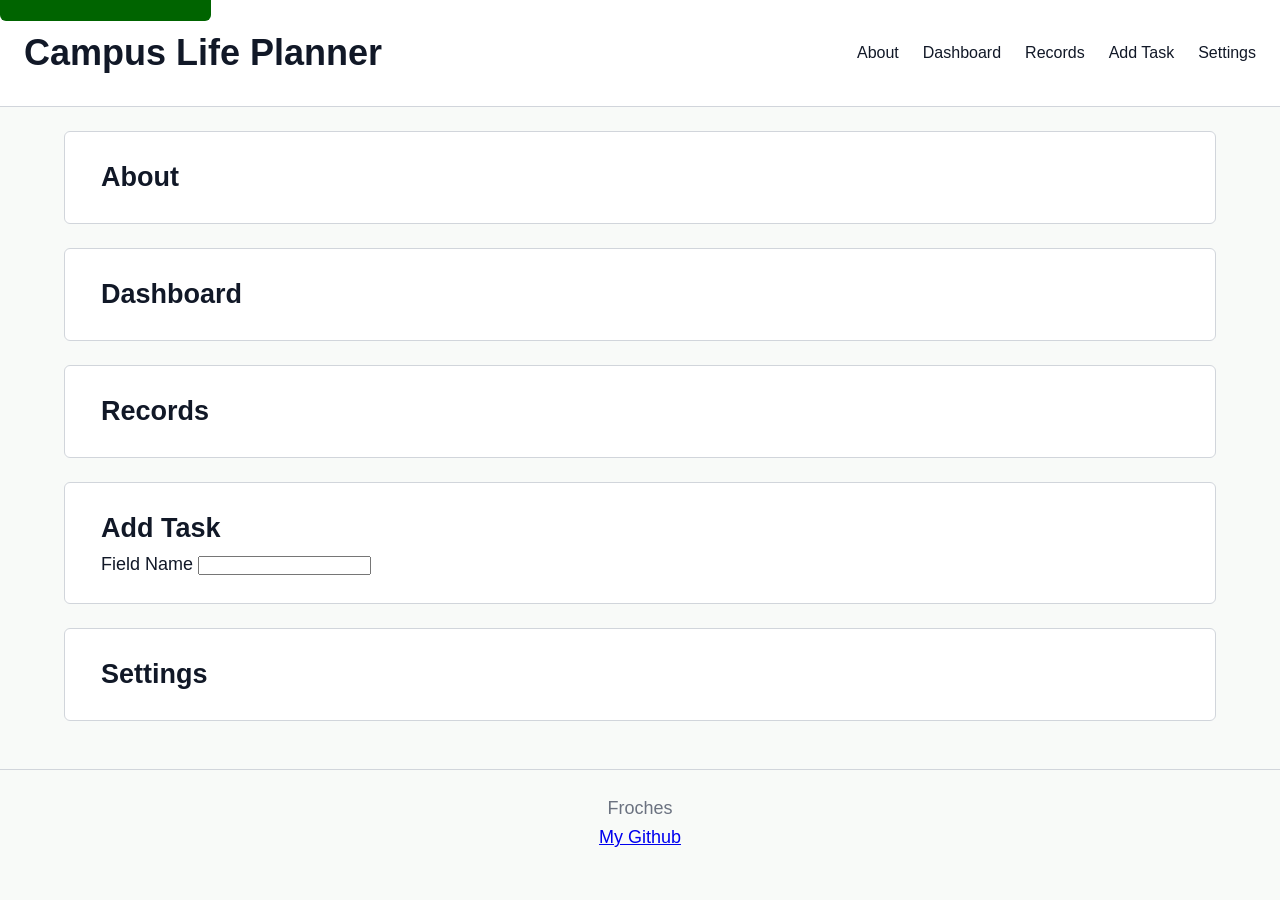
==== index.html @ f5e908bf "M2: Semantic HTML structure and base CSS with responsive breakpoints" ====
<!DOCTYPE html>
<html lang="en">
<head>
    <meta charset="UTF-8">
    <meta name="viewport" content="width=device-width, initial-scale=1.0">
    <link rel="stylesheet" href="styles/main.css">
    <title>Campus Life Planner</title>
</head>
<body>
    <a href="#main" class="skip-link">Skip to main content</a>
    <header>
        <h1>Campus Life Planner</h1>
        <nav aria-label="Main navigation">
            <ul>
                <li><a href="#about">About</a></li>
                <li><a href="#dashboard">Dashboard</a></li>
                <li><a href="#records">Records</a></li>
                <li><a href="#add-task">Add Task</a></li>
                <li><a href="#settings">Settings</a></li>
            </ul>
        </nav>
    </header>
    <main id="main">
        <section id="about" aria-labelledby="about-heading">
            <h2 id="about-heading">About</h2>
        </section>
        <section id="dashboard" aria-labelledby="dashboard-heading">
            <h2 id="dashboard-heading">Dashboard</h2>
        </section>
        <section id="records" aria-labelledby="records-heading">
            <h2 id="records-heading">Records</h2>
        </section>
        <section id="add-task" aria-labelledby="add-task-heading">
            <h2 id="add-task-heading">Add Task</h2>
            <form action="submit" novalidate>
                <label for="FIELD-ID">Field Name</label>
                <input type="text" id="FIELD-ID" name="FIELD-NAME" autocomplete="off" aria-describedby="FIELD-ID-error" required />
                <span id="FIELD-ID-error" class="error-message" aria-live="assertive" role="alert"></span>
            </form>
        </section>
        <section id="settings" aria-labelledby="settings-heading">
            <h2 id="settings-heading">Settings</h2>
        </section>
    </main>
    <footer>
        <p>Froches</p>
        <a href="https://github.com/froches2025" rel="noopener noreferrer">My Github</a>
    </footer>
</body>
</html>
---- styles/main.css ----
/* my color palette and sizing stuff */
:root {
  /* colors - green theme ftw */
  --primary-color: #006400;
  --secondary-color: #004b23;
  --accent-color: #38b000;
  --background-color: #f8faf8;
  --surface-color: #ffffff;
  --text-color: #111827;
  --text-light: #6b7280;
  --border-color: #d1d5db;
  --error-color: #dc2626;
  --focus-color: #006400;
  
  /* extra colors i might use later */
  --bright-fern: #38b000;
  --radioactive-grass: #38b000;
  
  /* fonts and sizes */
  --font-family: -apple-system, BlinkMacSystemFont, 'Segoe UI', 'Roboto', 'Oxygen', 'Ubuntu', 'Cantarell', sans-serif;
  --font-size-base: 1rem;
  --font-size-small: 0.875rem;
  --font-size-large: 1.125rem;
  
  /* spacing - keeps things consistent */
  --gap-small: 0.5rem;
  --gap-medium: 1rem;
  --gap-large: 1.5rem;
  
  /* rounded corners */
  --border-radius: 0.375rem;
}

/* reset everything so the browser doesn't mess with my spacing */
* {
  box-sizing: border-box;
  margin: 0;
  padding: 0;
}

/* body baseline stuff */
body {
  font-family: var(--font-family);
  background-color: var(--background-color);
  color: var(--text-color);
  line-height: 1.6;
  font-size: var(--font-size-base);
}

/* skip link for accessibility - hidden til you tab to it */
.skip-link {
  position: absolute;
  top: -40px;
  left: 0;
  background-color: var(--primary-color);
  color: var(--surface-color);
  padding: var(--gap-medium) var(--gap-large);
  text-decoration: none;
  z-index: 100;
  border-radius: var(--border-radius);
}

.skip-link:focus {
  top: 0;
}

/* header - logo and nav side by side */
header {
  display: flex;
  justify-content: space-between;
  align-items: center;
  padding: var(--gap-large);
  background-color: var(--surface-color);
  color: var(--text-color);
  border-bottom: 1px solid var(--border-color);
}

header nav ul {
  display: flex;
  list-style: none;
  gap: var(--gap-large);
  margin: 0;
  padding: 0;
}

header nav a {
  color: var(--text-color);
  text-decoration: none;
  font-size: var(--font-size-base);
}

header nav a:hover {
  color: var(--primary-color);
}

/* make everything keyboard accessible */
a:focus-visible,
button:focus-visible,
input:focus-visible,
select:focus-visible,
textarea:focus-visible {
  outline: 2px solid var(--focus-color);
  outline-offset: 2px;
}

/* just some breathing room */
main {
  padding: var(--gap-large);
}

/* card-like sections */
section {
  padding: var(--gap-large);
  margin-bottom: var(--gap-large);
  background-color: var(--surface-color);
  border: 1px solid var(--border-color);
  border-radius: var(--border-radius);
}

/* footer */
footer {
  text-align: center;
  padding: var(--gap-large);
  border-top: 1px solid var(--border-color);
  color: var(--text-light);
}

/* responsive stuff */

/* tablets - bump up font size a bit */
@media (min-width: 768px) {
  body {
    font-size: var(--font-size-large);
  }
  
  section {
    padding: var(--gap-large) calc(var(--gap-large) * 1.5);
  }
}

/* desktop - center everything with a max width */
@media (min-width: 1024px) {
  main {
    max-width: 1200px;
    margin: 0 auto;
    padding: var(--gap-large);
  }
}
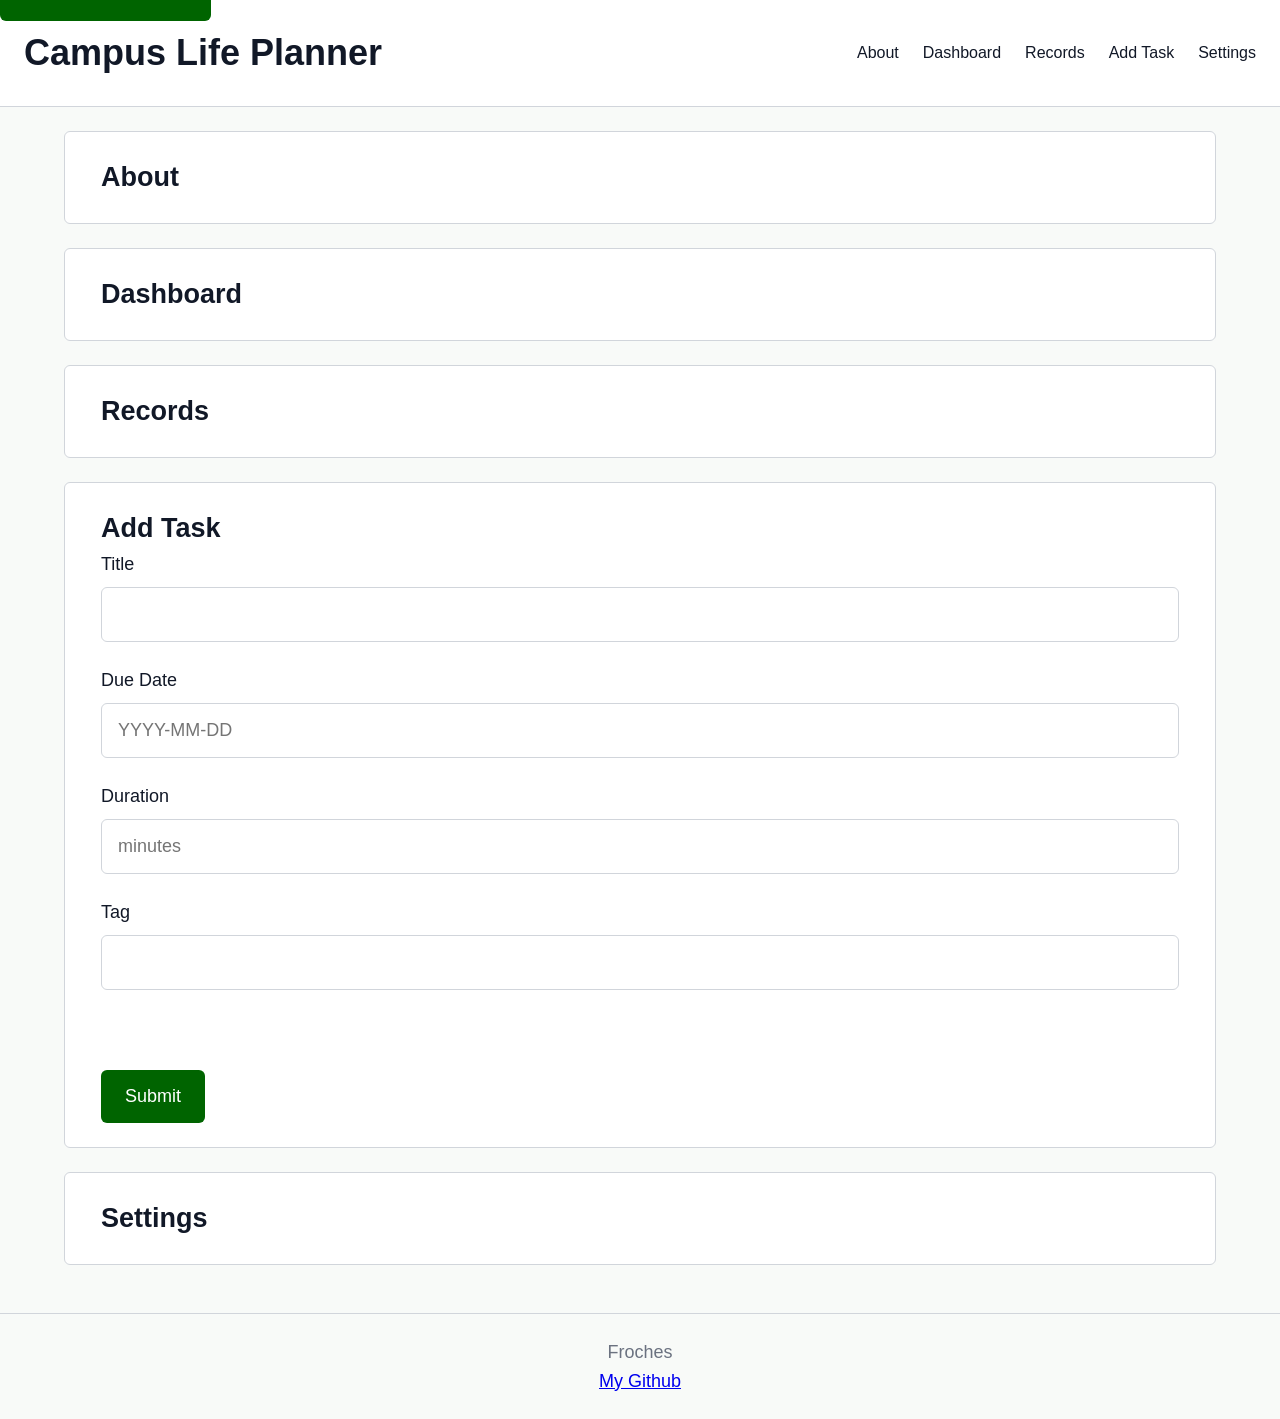
==== commit d3b2779f: "M3: Forms, regex validation, event handling, and test suite" ====
--- a/index.html
+++ b/index.html
@@ -32,10 +32,74 @@
         </section>
         <section id="add-task" aria-labelledby="add-task-heading">
             <h2 id="add-task-heading">Add Task</h2>
-            <form action="submit" novalidate>
-                <label for="FIELD-ID">Field Name</label>
-                <input type="text" id="FIELD-ID" name="FIELD-NAME" autocomplete="off" aria-describedby="FIELD-ID-error" required />
-                <span id="FIELD-ID-error" class="error-message" aria-live="assertive" role="alert"></span>
+            <form id="task-form" novalidate>
+                <div class="form-group">
+                    <label for="task-title">Title</label>
+                    <input
+                        type="text"
+                        id="task-title"
+                        name="title"
+                        aria-invalid="false"
+                        aria-describedby="task-title-error"
+                        required
+                    />
+                    <span id="task-title-error" aria-live="assertive" role="alert"></span>
+                </div>
+
+                <div class="form-group">
+                    <label for="task-due-date">Due Date</label>
+                    <input
+                        type="text"
+                        id="task-due-date"
+                        name="dueDate"
+                        placeholder="YYYY-MM-DD"
+                        aria-invalid="false"
+                        aria-describedby="task-due-date-error"
+                        required
+                    />
+                    <span id="task-due-date-error" aria-live="assertive" role="alert"></span>
+                </div>
+
+                <div class="form-group">
+                    <label for="task-duration">Duration</label>
+                    <input
+                        type="text"
+                        id="task-duration"
+                        name="duration"
+                        placeholder="minutes"
+                        aria-invalid="false"
+                        aria-describedby="task-duration-error"
+                        required
+                    />
+                    <span id="task-duration-error" aria-live="assertive" role="alert"></span>
+                </div>
+
+                <div class="form-group">
+                    <label for="task-tag">Tag</label>
+                    <input
+                        type="text"
+                        id="task-tag"
+                        name="tag"
+                        list="tag-suggestions"
+                        aria-invalid="false"
+                        aria-describedby="task-tag-error"
+                        required
+                    />
+                    <datalist id="tag-suggestions">
+                        <option value="Academics"></option>
+                        <option value="Social"></option>
+                        <option value="Health"></option>
+                        <option value="Personal"></option>
+                        <option value="Club"></option>
+                        <option value="Other"></option>
+                    </datalist>
+                    <span id="task-tag-error" aria-live="assertive" role="alert"></span>
+                </div>
+
+                <span id="form-announcement" class="form-message" aria-live="polite" aria-atomic="true"></span>
+
+                <button type="submit">Submit</button>
+                <button type="button" id="cancel-btn" hidden>Cancel</button>
             </form>
         </section>
         <section id="settings" aria-labelledby="settings-heading">
@@ -46,5 +110,6 @@
         <p>Froches</p>
         <a href="https://github.com/froches2025" rel="noopener noreferrer">My Github</a>
     </footer>
+    <script type="module" src="scripts/main.js"></script>
 </body>
 </html>
--- a/styles/main.css
+++ b/styles/main.css
@@ -125,6 +125,83 @@
   color: var(--text-light);
 }
 
+/* form stuff */
+.form-group {
+  margin-bottom: var(--gap-large);
+  display: flex;
+  flex-direction: column;
+}
+
+label {
+  margin-bottom: var(--gap-small);
+  font-weight: 500;
+  color: var(--text-color);
+}
+
+input,
+select,
+textarea {
+  padding: var(--gap-medium);
+  border: 1px solid var(--border-color);
+  border-radius: var(--border-radius);
+  font-family: inherit;
+  font-size: inherit;
+  background-color: var(--surface-color);
+  color: var(--text-color);
+}
+
+input[aria-invalid="true"],
+select[aria-invalid="true"],
+textarea[aria-invalid="true"] {
+  border-color: var(--error-color);
+}
+
+button {
+  padding: var(--gap-medium) var(--gap-large);
+  margin-right: var(--gap-medium);
+  background-color: var(--primary-color);
+  color: var(--surface-color);
+  border: none;
+  border-radius: var(--border-radius);
+  font-size: inherit;
+  font-weight: 500;
+  cursor: pointer;
+}
+
+button:hover {
+  background-color: var(--secondary-color);
+}
+
+.error-message {
+  color: var(--error-color);
+  font-size: var(--font-size-small);
+  margin-top: var(--gap-small);
+}
+
+.warning-message {
+  color: #b45309;
+  font-size: var(--font-size-small);
+  margin-top: var(--gap-small);
+}
+
+.form-message {
+  display: block;
+  padding: var(--gap-medium);
+  margin-bottom: var(--gap-large);
+  border-radius: var(--border-radius);
+  font-size: var(--font-size-small);
+}
+
+.form-message--error {
+  background-color: #fee2e2;
+  border-left: 4px solid var(--error-color);
+}
+
+.form-message--success {
+  background-color: #dcfce7;
+  border-left: 4px solid var(--accent-color);
+}
+
 /* responsive stuff */
 
 /* tablets - bump up font size a bit */
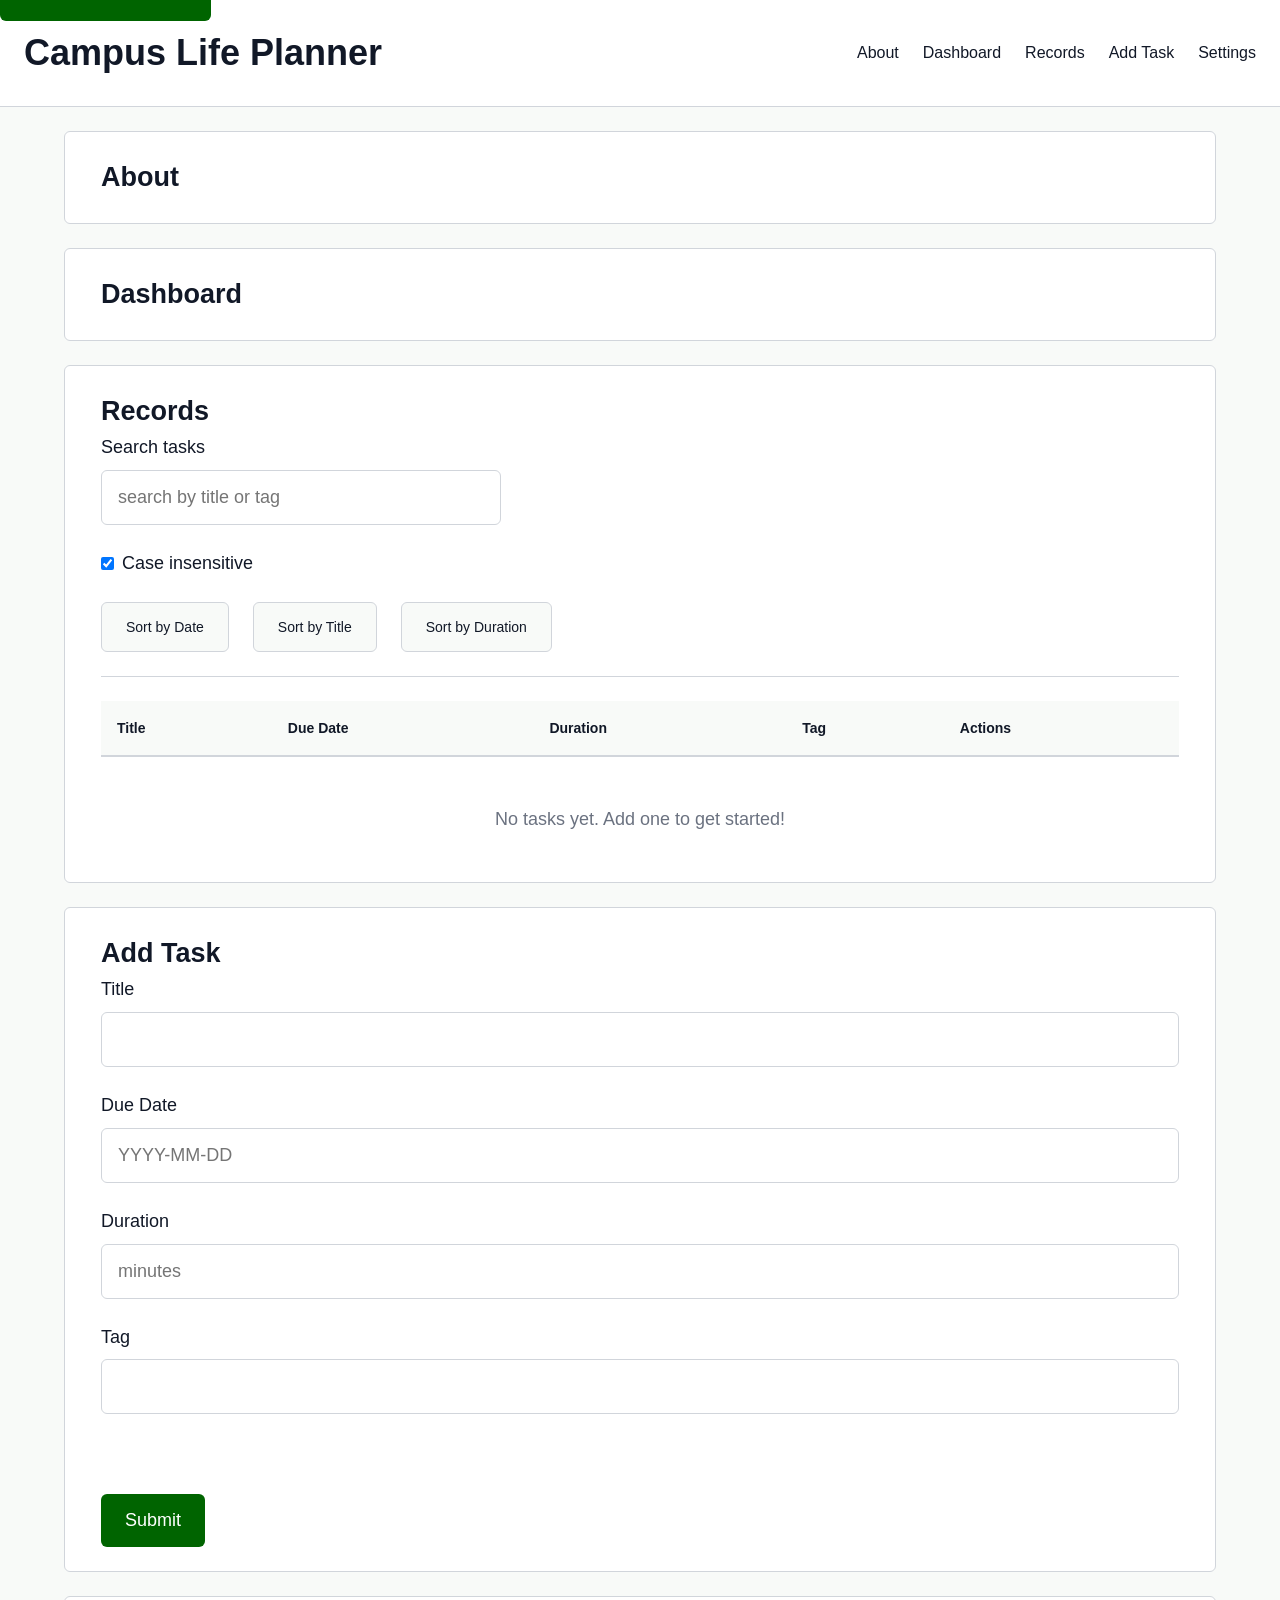
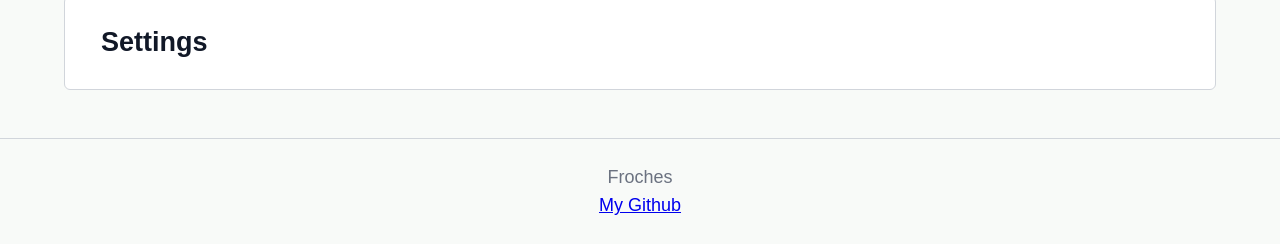
==== commit 9350ea25: "M4: Render, sort, regex search, and edit/delete with full a11y coverage" ====
--- a/index.html
+++ b/index.html
@@ -28,7 +28,62 @@
             <h2 id="dashboard-heading">Dashboard</h2>
         </section>
         <section id="records" aria-labelledby="records-heading">
-            <h2 id="records-heading">Records</h2>
+            <h2 id="records-heading" tabindex="-1">Records</h2>
+            
+            <!-- search and filter controls -->
+            <div class="records-controls">
+                <div class="search-group">
+                    <label for="search-input">Search tasks</label>
+                    <input
+                        type="text"
+                        id="search-input"
+                        placeholder="search by title or tag"
+                        aria-describedby="search-status"
+                    />
+                    <div id="search-status" class="search-status" aria-live="polite" role="status"></div>
+                </div>
+
+                <label for="case-insensitive-toggle" class="checkbox-label">
+                    <input
+                        type="checkbox"
+                        id="case-insensitive-toggle"
+                        checked
+                    />
+                    Case insensitive
+                </label>
+
+                <div class="sort-buttons">
+                    <button type="button" id="sort-date" class="sort-btn">Sort by Date</button>
+                    <button type="button" id="sort-title" class="sort-btn">Sort by Title</button>
+                    <button type="button" id="sort-duration" class="sort-btn">Sort by Duration</button>
+                </div>
+            </div>
+
+            <!-- desktop table view -->
+            <div class="records-table-wrapper">
+                <table id="records-table" class="records-table">
+                    <thead>
+                        <tr>
+                            <th scope="col">Title</th>
+                            <th scope="col">Due Date</th>
+                            <th scope="col">Duration</th>
+                            <th scope="col">Tag</th>
+                            <th scope="col">Actions</th>
+                        </tr>
+                    </thead>
+                    <tbody id="records-tbody">
+                    </tbody>
+                </table>
+            </div>
+
+            <!-- mobile card view -->
+            <div id="records-mobile" class="records-mobile">
+            </div>
+
+            <!-- empty state message -->
+            <div id="empty-state" class="empty-state" hidden>
+                <p>No tasks yet. Add one to get started!</p>
+            </div>
         </section>
         <section id="add-task" aria-labelledby="add-task-heading">
             <h2 id="add-task-heading">Add Task</h2>
@@ -112,4 +167,4 @@
     </footer>
     <script type="module" src="scripts/main.js"></script>
 </body>
-</html>+</html>
--- a/styles/main.css
+++ b/styles/main.css
@@ -11,7 +11,8 @@
   --border-color: #d1d5db;
   --error-color: #dc2626;
   --focus-color: #006400;
-  
+  --hover-bg: #e5e7eb;
+
   /* extra colors i might use later */
   --bright-fern: #38b000;
   --radioactive-grass: #38b000;
@@ -202,6 +203,166 @@
   border-left: 4px solid var(--accent-color);
 }
 
+/* records section */
+.records-controls {
+  margin-bottom: var(--gap-large);
+  padding-bottom: var(--gap-large);
+  border-bottom: 1px solid var(--border-color);
+}
+
+.search-group {
+  margin-bottom: var(--gap-large);
+}
+
+.search-group label {
+  display: block;
+  margin-bottom: var(--gap-small);
+}
+
+.search-group input {
+  width: 100%;
+  max-width: 400px;
+}
+
+.search-status {
+  margin-top: var(--gap-small);
+  font-size: var(--font-size-small);
+  color: var(--text-light);
+}
+
+.checkbox-label {
+  display: flex;
+  align-items: center;
+  gap: var(--gap-small);
+  margin-bottom: var(--gap-large);
+  font-weight: normal;
+  cursor: pointer;
+}
+
+.checkbox-label input[type="checkbox"] {
+  width: auto;
+  margin: 0;
+  padding: 0;
+}
+
+.sort-buttons {
+  display: flex;
+  gap: var(--gap-small);
+  flex-wrap: wrap;
+}
+
+.sort-btn {
+  padding: var(--gap-medium) var(--gap-large);
+  background-color: var(--background-color);
+  color: var(--text-color);
+  border: 1px solid var(--border-color);
+  font-size: var(--font-size-small);
+  cursor: pointer;
+}
+
+.sort-btn:hover {
+  background-color: var(--hover-bg);
+}
+
+.sort-btn.active {
+  background-color: var(--primary-color);
+  color: var(--surface-color);
+  border-color: var(--primary-color);
+}
+
+/* table view */
+.records-table-wrapper {
+  overflow-x: auto;
+  margin-bottom: var(--gap-large);
+}
+
+.records-table {
+  width: 100%;
+  border-collapse: collapse;
+  font-size: var(--font-size-small);
+}
+
+.records-table thead {
+  background-color: var(--background-color);
+  border-bottom: 2px solid var(--border-color);
+}
+
+.records-table th {
+  padding: var(--gap-medium);
+  text-align: left;
+  font-weight: 600;
+  color: var(--text-color);
+}
+
+.records-table td {
+  padding: var(--gap-medium);
+  border-bottom: 1px solid var(--border-color);
+}
+
+.records-table tbody tr:hover {
+  background-color: #f9fafb;
+}
+
+.record-actions {
+  display: flex;
+  gap: var(--gap-small);
+}
+
+.record-actions button {
+  padding: var(--gap-medium) var(--gap-large);
+  font-size: var(--font-size-small);
+  /* ensure 44px minimum touch target */
+  min-height: 44px;
+  min-width: 44px;
+}
+
+/* mobile card view - default (mobile-first) */
+.records-mobile {
+  display: block;
+}
+
+.records-table-wrapper {
+  display: none;
+}
+
+.record-card {
+  background-color: var(--surface-color);
+  border: 1px solid var(--border-color);
+  border-radius: var(--border-radius);
+  padding: var(--gap-large);
+  margin-bottom: var(--gap-large);
+}
+
+.record-card-field {
+  margin-bottom: var(--gap-medium);
+}
+
+.record-card-label {
+  font-weight: 600;
+  font-size: var(--font-size-small);
+  color: var(--text-light);
+}
+
+.record-card-value {
+  margin-top: var(--gap-small);
+  color: var(--text-color);
+}
+
+/* empty state */
+.empty-state {
+  text-align: center;
+  padding: var(--gap-large);
+  color: var(--text-light);
+}
+
+/* text highlighting - good contrast with black text on yellow background */
+mark {
+  background-color: #fef08a;
+  color: #000000;
+  padding: 0.125rem 0.25rem;
+  border-radius: var(--border-radius);
+}
+
 /* responsive stuff */
 
 /* tablets - bump up font size a bit */
@@ -212,6 +373,15 @@
   
   section {
     padding: var(--gap-large) calc(var(--gap-large) * 1.5);
+  }
+
+  /* switch to table view on tablet and up */
+  .records-table-wrapper {
+    display: block;
+  }
+
+  .records-mobile {
+    display: none;
   }
 }
 
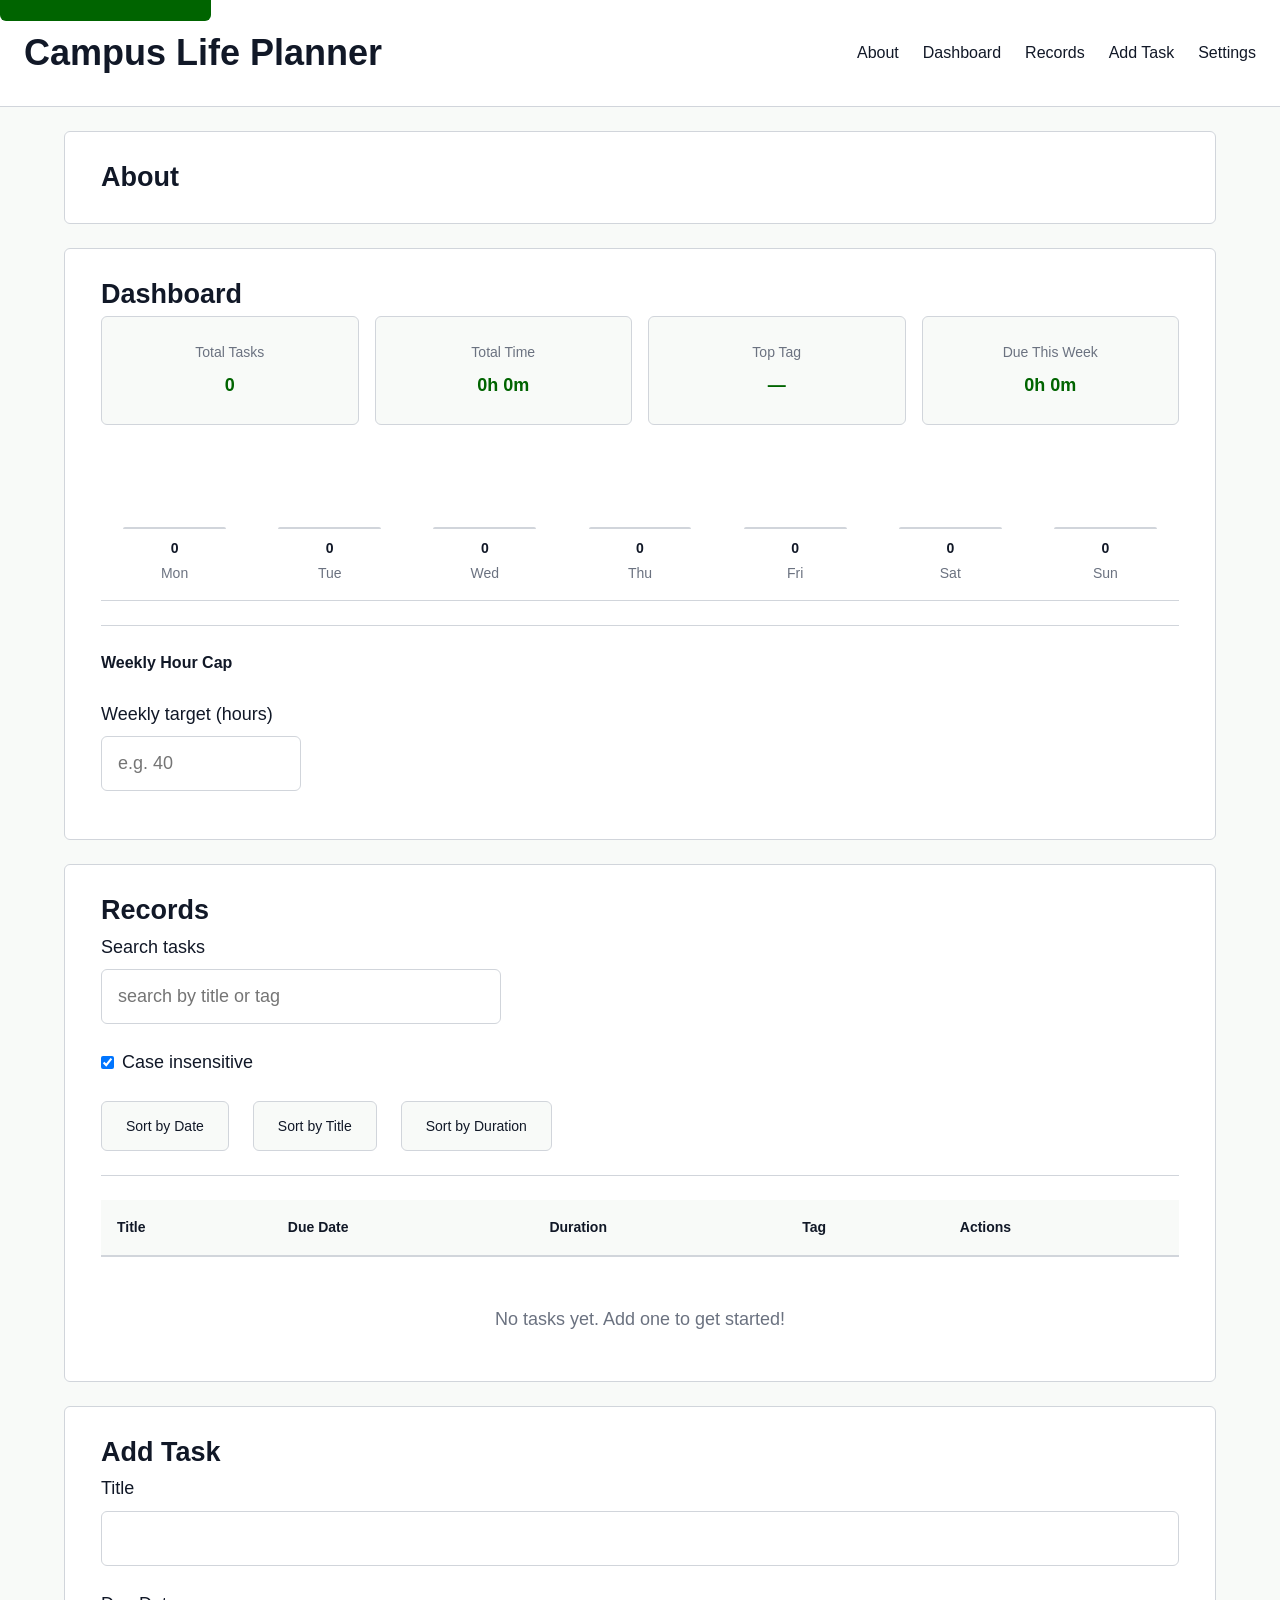
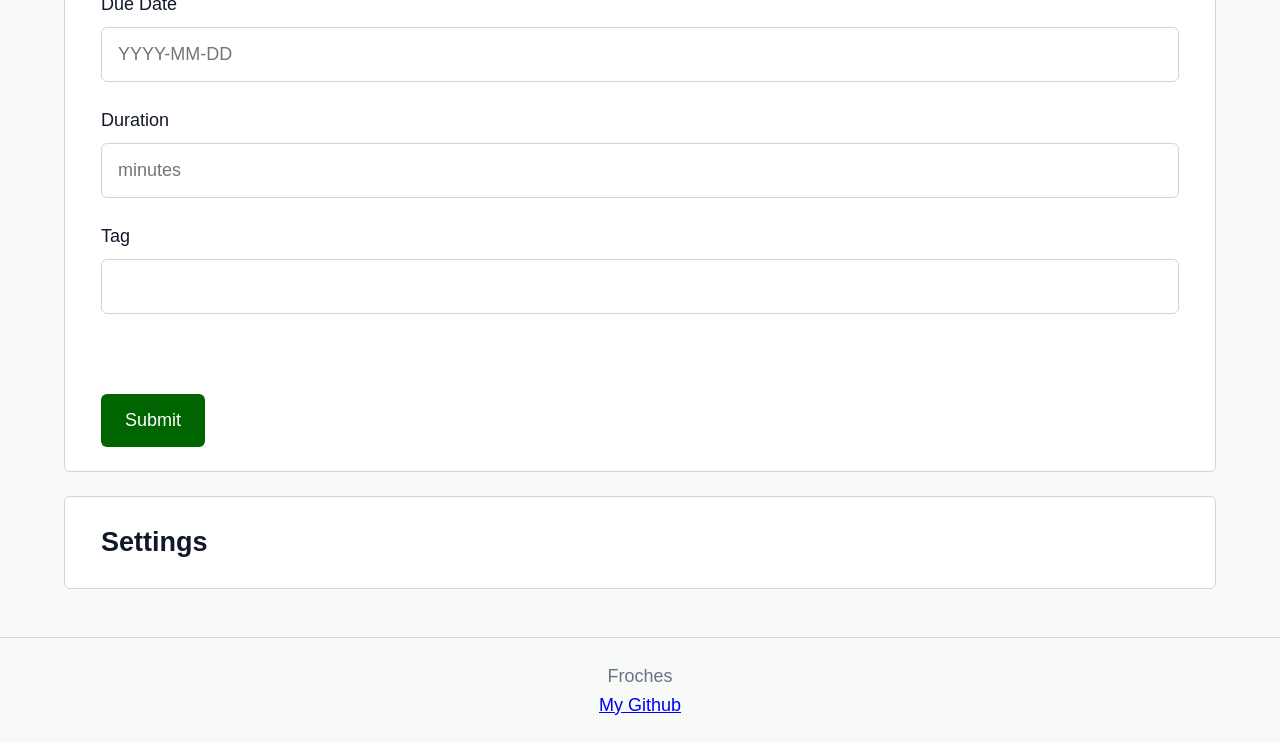
==== commit 7fba29b1: "M5: Stats dashboard, trend chart, and cap logic with ARIA live regions" ====
--- a/index.html
+++ b/index.html
@@ -26,6 +26,56 @@
         </section>
         <section id="dashboard" aria-labelledby="dashboard-heading">
             <h2 id="dashboard-heading">Dashboard</h2>
+
+            <div class="stat-cards">
+                <div class="stat-card">
+                    <div class="stat-label">Total Tasks</div>
+                    <div class="stat-value" id="stat-total-count">0</div>
+                </div>
+                <div class="stat-card">
+                    <div class="stat-label">Total Time</div>
+                    <div class="stat-value" id="stat-total-duration">0h 0m</div>
+                </div>
+                <div class="stat-card">
+                    <div class="stat-label">Top Tag</div>
+                    <div class="stat-value" id="stat-top-tag">—</div>
+                </div>
+                <div class="stat-card">
+                    <div class="stat-label">Due This Week</div>
+                    <div class="stat-value" id="stat-upcoming">0h 0m</div>
+                </div>
+            </div>
+
+            <div
+                id="trend-chart"
+                class="trend-chart"
+                role="img"
+                aria-label="No tasks recorded yet"
+            ></div>
+
+            <div class="cap-section">
+                <h3>Weekly Hour Cap</h3>
+                <div class="form-group">
+                    <label for="cap-input">Weekly target (hours)</label>
+                    <input
+                        type="number"
+                        id="cap-input"
+                        min="0"
+                        step="0.5"
+                        placeholder="e.g. 40"
+                    />
+                </div>
+                <div id="cap-progress-wrap" class="cap-progress-wrap" hidden>
+                    <progress
+                        id="cap-progress"
+                        max="100"
+                        value="0"
+                        aria-label="Weekly hours progress"
+                    ></progress>
+                </div>
+                <div id="cap-status-polite" aria-live="polite" role="status"></div>
+                <div id="cap-status-assertive" aria-live="assertive" role="alert"></div>
+            </div>
         </section>
         <section id="records" aria-labelledby="records-heading">
             <h2 id="records-heading" tabindex="-1">Records</h2>
--- a/styles/main.css
+++ b/styles/main.css
@@ -363,6 +363,144 @@
   border-radius: var(--border-radius);
 }
 
+/* dashboard stat cards */
+.stat-cards {
+  display: grid;
+  grid-template-columns: repeat(auto-fit, minmax(140px, 1fr));
+  gap: var(--gap-medium);
+  margin-bottom: var(--gap-large);
+}
+
+.stat-card {
+  background-color: var(--background-color);
+  border: 1px solid var(--border-color);
+  border-radius: var(--border-radius);
+  padding: var(--gap-large);
+  text-align: center;
+}
+
+.stat-label {
+  font-size: var(--font-size-small);
+  color: var(--text-light);
+  margin-bottom: var(--gap-small);
+}
+
+.stat-value {
+  font-size: var(--font-size-large);
+  font-weight: 600;
+  color: var(--primary-color);
+}
+
+/* trend chart */
+.trend-chart {
+  display: flex;
+  gap: var(--gap-small);
+  margin-bottom: var(--gap-large);
+  padding-bottom: var(--gap-medium);
+  border-bottom: 1px solid var(--border-color);
+}
+
+.trend-col {
+  flex: 1;
+  display: flex;
+  flex-direction: column;
+  align-items: center;
+}
+
+.trend-bar-area {
+  width: 100%;
+  height: 80px;
+  display: flex;
+  align-items: flex-end;
+  justify-content: center;
+}
+
+.trend-bar {
+  width: 70%;
+  background-color: var(--primary-color);
+  border-radius: var(--border-radius) var(--border-radius) 0 0;
+}
+
+.trend-bar--empty {
+  background-color: var(--border-color);
+}
+
+.trend-count {
+  font-size: var(--font-size-small);
+  font-weight: 600;
+  color: var(--text-color);
+  margin-top: var(--gap-small);
+}
+
+.trend-label {
+  font-size: var(--font-size-small);
+  color: var(--text-light);
+  margin-top: 2px;
+}
+
+/* cap section */
+.cap-section {
+  border-top: 1px solid var(--border-color);
+  padding-top: var(--gap-large);
+}
+
+.cap-section h3 {
+  margin-bottom: var(--gap-large);
+  font-size: var(--font-size-base);
+}
+
+.cap-section input[type="number"] {
+  max-width: 200px;
+}
+
+.cap-progress-wrap {
+  margin: var(--gap-medium) 0;
+}
+
+.cap-progress-wrap progress {
+  width: 100%;
+  height: 8px;
+  -webkit-appearance: none;
+  appearance: none;
+  border: none;
+  border-radius: var(--border-radius);
+  background-color: var(--border-color);
+}
+
+.cap-progress-wrap progress::-webkit-progress-bar {
+  background-color: var(--border-color);
+  border-radius: var(--border-radius);
+}
+
+.cap-progress-wrap progress::-webkit-progress-value {
+  background-color: var(--primary-color);
+  border-radius: var(--border-radius);
+}
+
+.cap-progress-wrap progress.over-cap::-webkit-progress-value {
+  background-color: var(--error-color);
+}
+
+.cap-progress-wrap progress::-moz-progress-bar {
+  background-color: var(--primary-color);
+  border-radius: var(--border-radius);
+}
+
+.cap-progress-wrap progress.over-cap::-moz-progress-bar {
+  background-color: var(--error-color);
+}
+
+.cap-under {
+  color: var(--primary-color);
+  font-size: var(--font-size-small);
+}
+
+.cap-over {
+  color: var(--error-color);
+  font-size: var(--font-size-small);
+  font-weight: 500;
+}
+
 /* responsive stuff */
 
 /* tablets - bump up font size a bit */
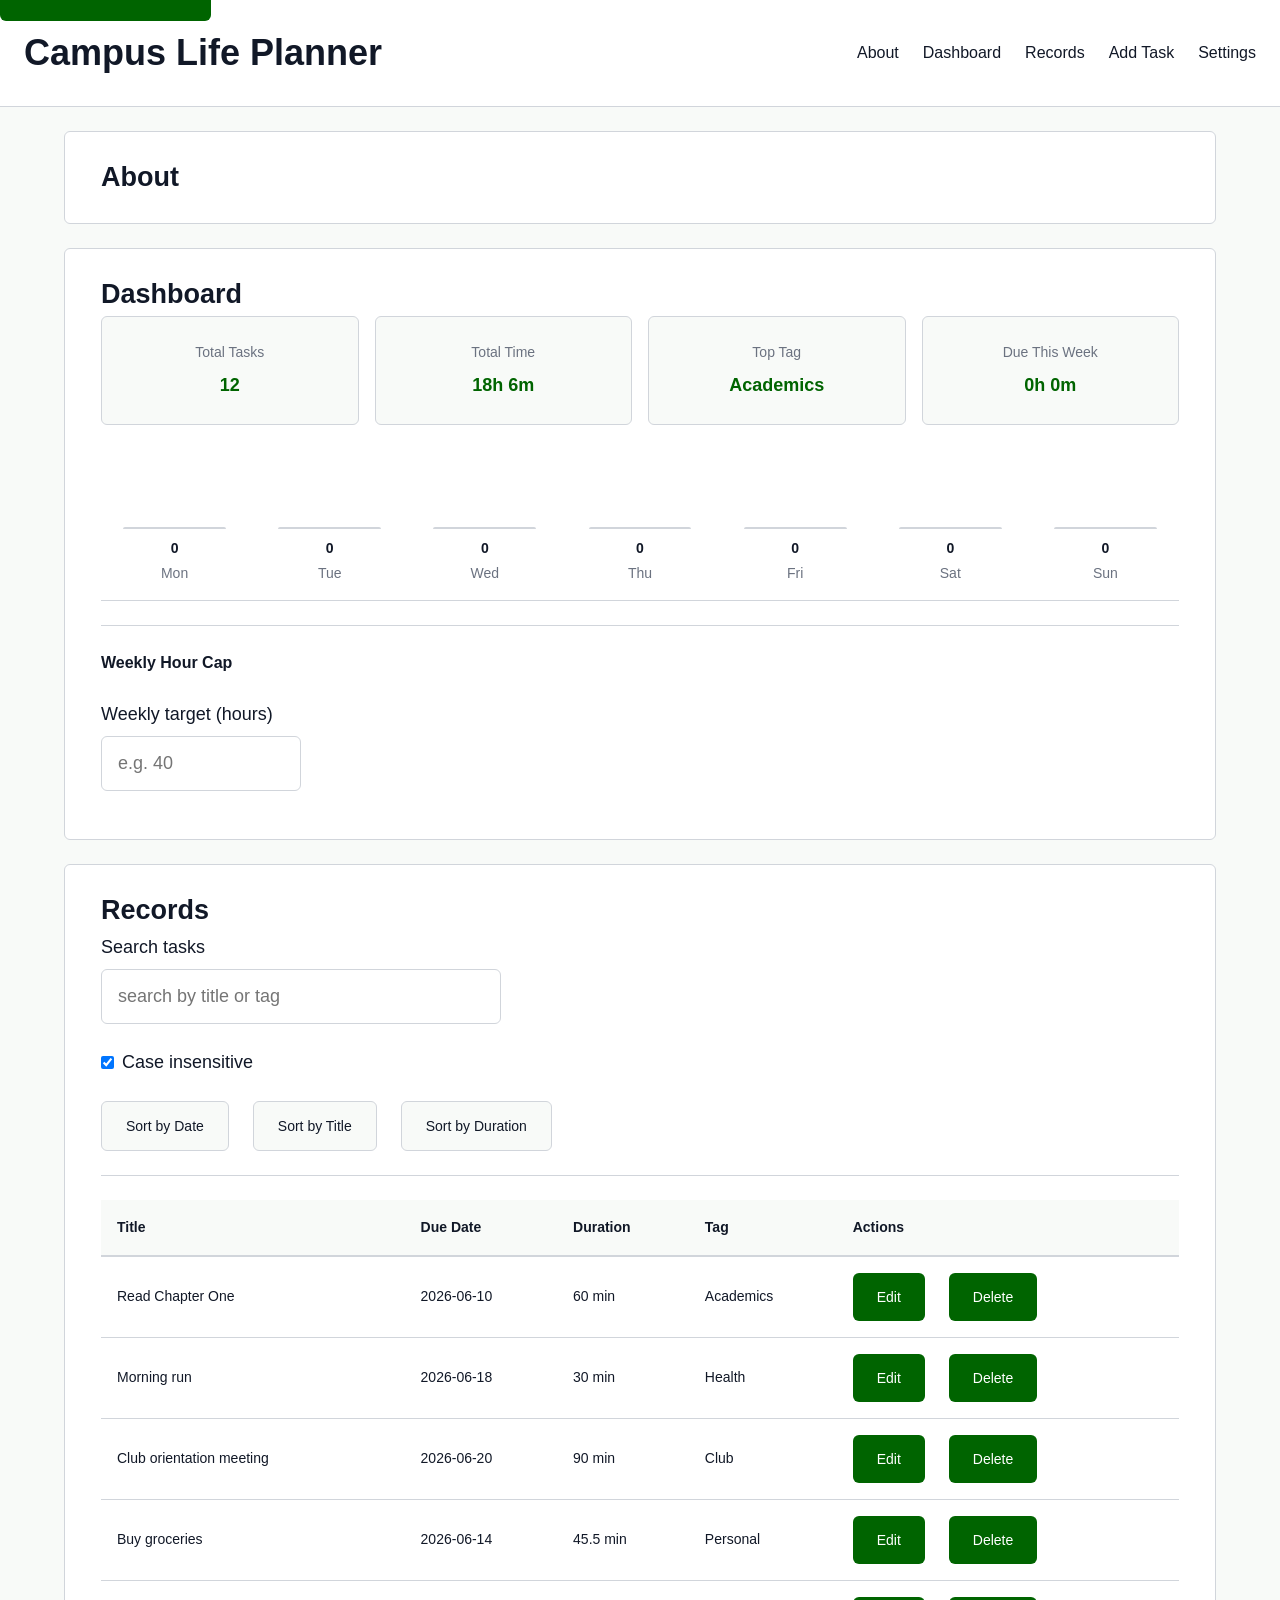
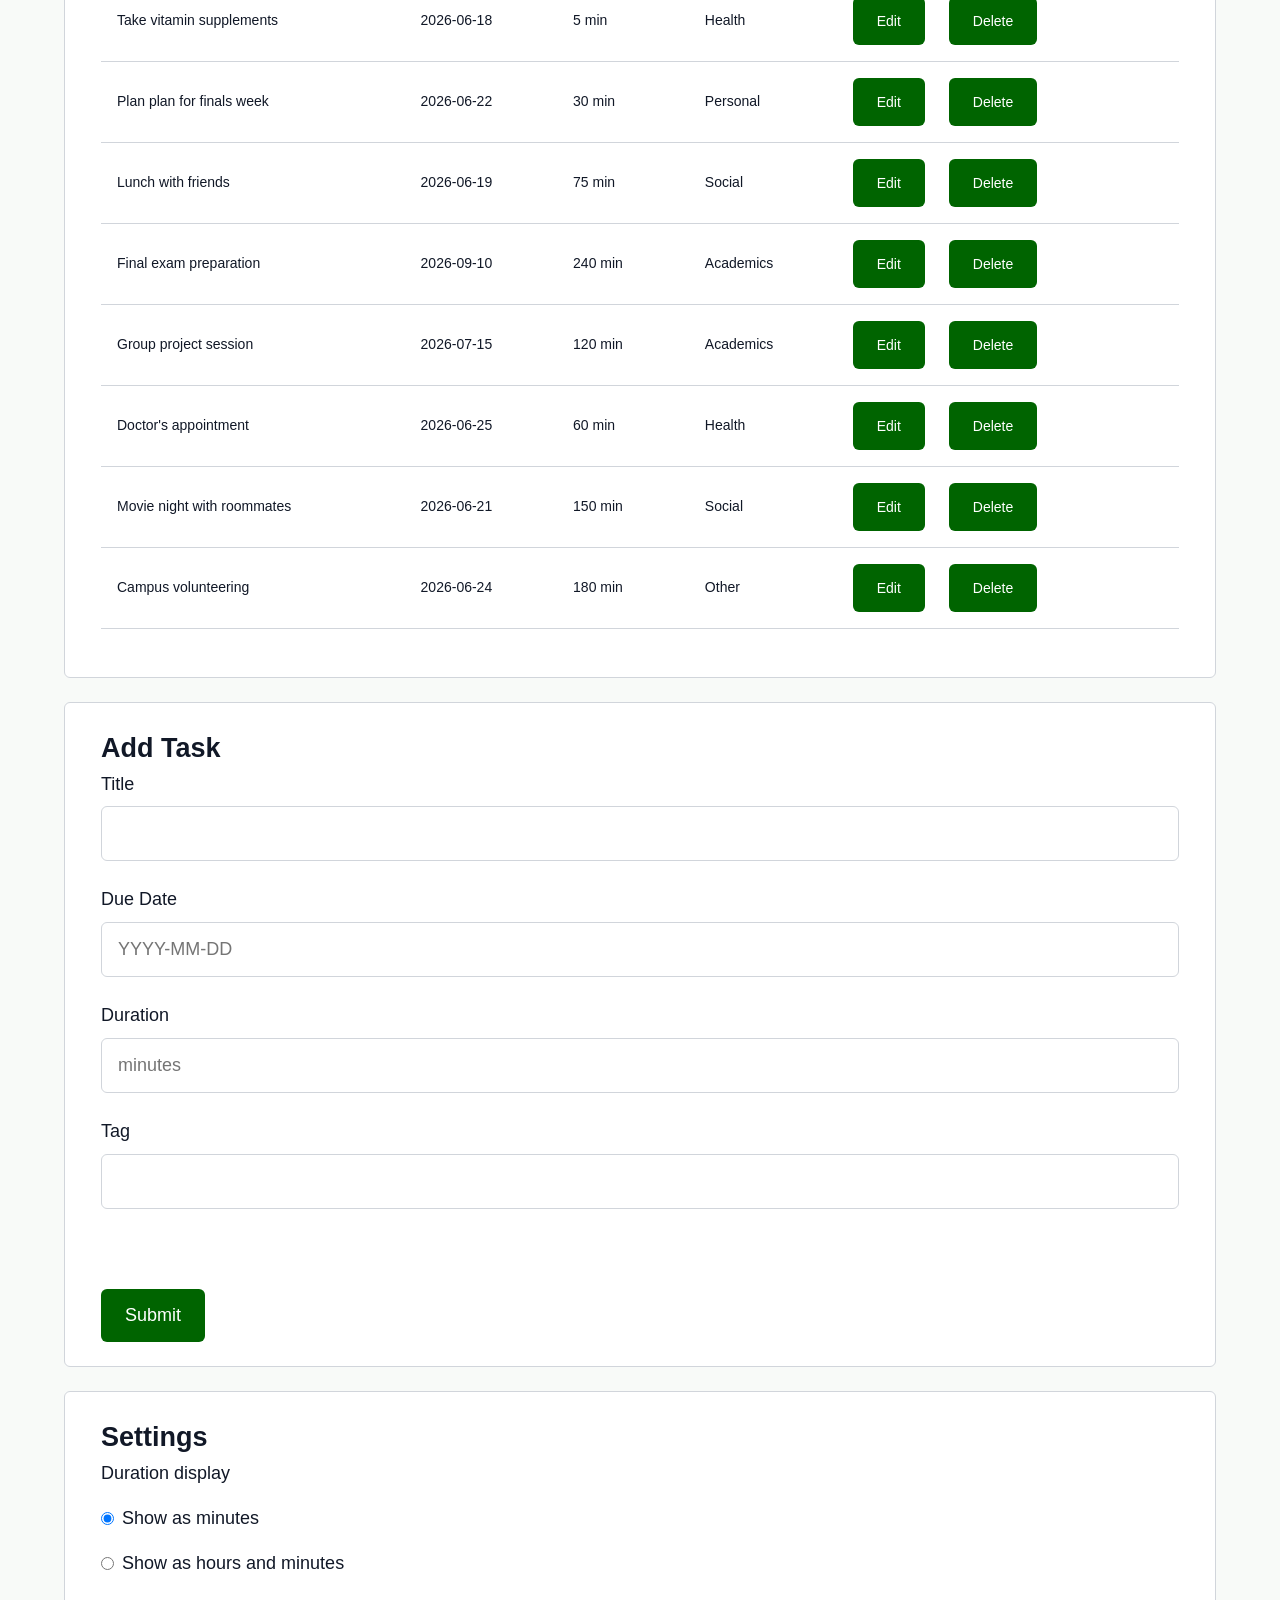
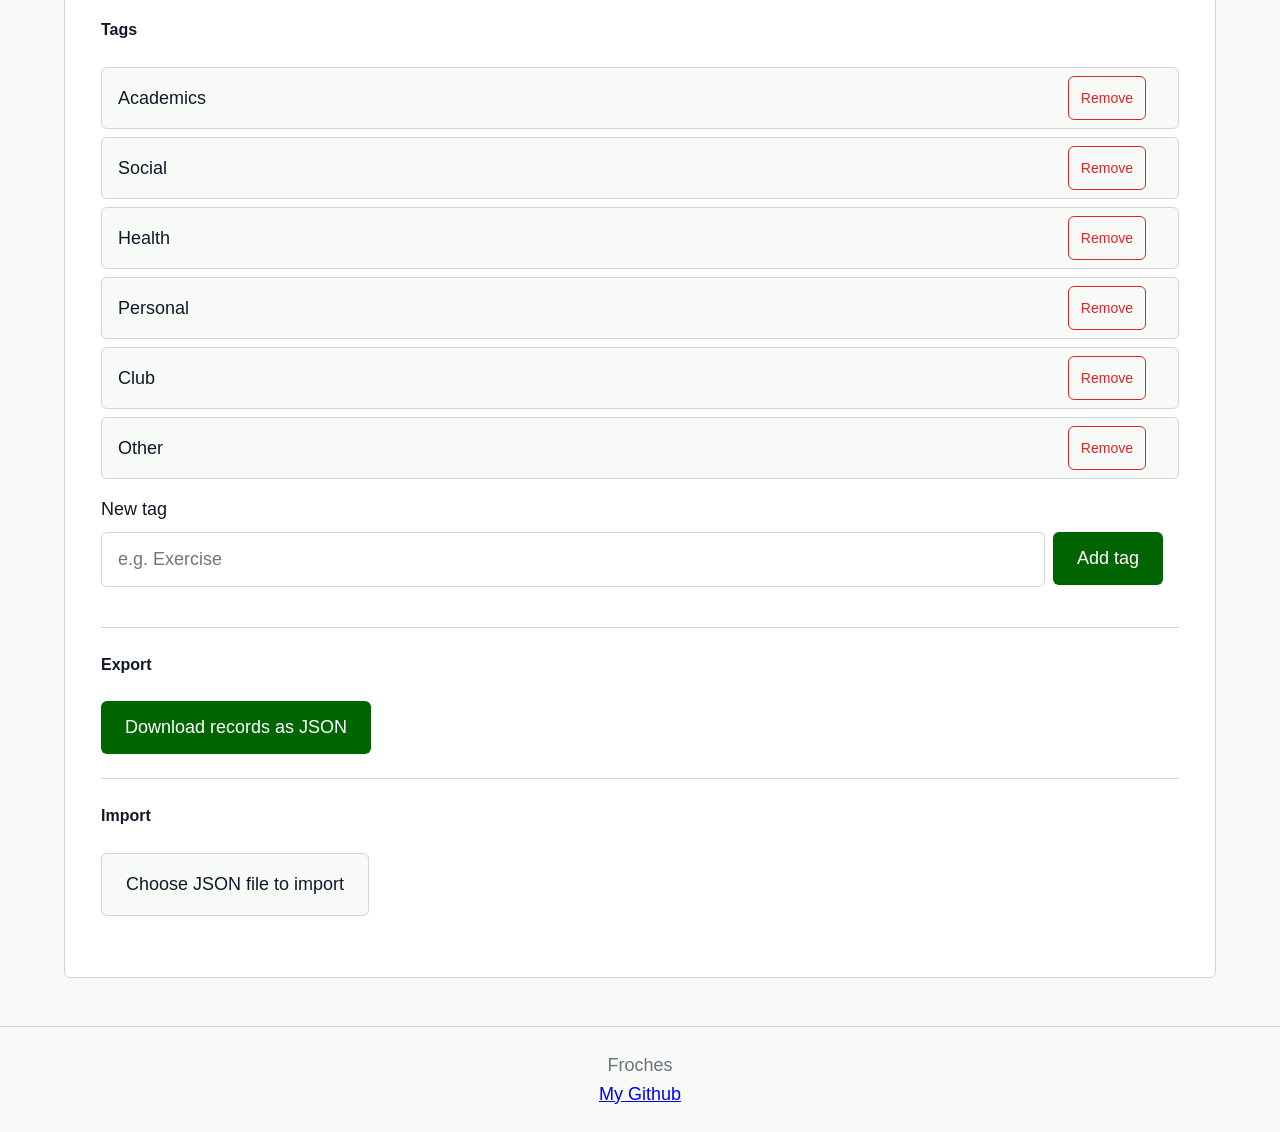
==== commit 23a666be: "M6: localStorage persistence, JSON import/export, and settings" ====
--- a/index.html
+++ b/index.html
@@ -209,6 +209,52 @@
         </section>
         <section id="settings" aria-labelledby="settings-heading">
             <h2 id="settings-heading">Settings</h2>
+
+            <!-- Duration display preference -->
+            <fieldset class="settings-group">
+                <legend>Duration display</legend>
+                <label class="radio-label">
+                    <input type="radio" name="duration-display" value="minutes" checked />
+                    Show as minutes
+                </label>
+                <label class="radio-label">
+                    <input type="radio" name="duration-display" value="hours" />
+                    Show as hours and minutes
+                </label>
+            </fieldset>
+
+            <!-- Tag management -->
+            <div class="settings-group">
+                <h3>Tags</h3>
+                <ul id="tag-list" class="tag-list" aria-label="Current tags"></ul>
+                <div class="tag-add-group">
+                    <label for="new-tag-input">New tag</label>
+                    <input
+                        type="text"
+                        id="new-tag-input"
+                        placeholder="e.g. Exercise"
+                        aria-describedby="new-tag-error"
+                    />
+                    <span id="new-tag-error" class="error-message" aria-live="assertive" role="alert"></span>
+                    <button type="button" id="add-tag-btn">Add tag</button>
+                </div>
+            </div>
+
+            <!-- Export -->
+            <div class="settings-group">
+                <h3>Export</h3>
+                <button type="button" id="export-btn">Download records as JSON</button>
+            </div>
+
+            <!-- Import -->
+            <div class="settings-group">
+                <h3>Import</h3>
+                <label class="file-label">
+                    Choose JSON file to import
+                    <input type="file" id="import-input" accept=".json" />
+                </label>
+                <div id="import-status" role="status" aria-live="polite"></div>
+            </div>
         </section>
     </main>
     <footer>
--- a/styles/main.css
+++ b/styles/main.css
@@ -501,6 +501,127 @@
   font-weight: 500;
 }
 
+/* settings section */
+.settings-group {
+  margin-bottom: var(--gap-large);
+  padding-bottom: var(--gap-large);
+  border-bottom: 1px solid var(--border-color);
+}
+
+.settings-group:last-child {
+  border-bottom: none;
+  margin-bottom: 0;
+  padding-bottom: 0;
+}
+
+.settings-group h3 {
+  margin-bottom: var(--gap-large);
+  font-size: var(--font-size-base);
+}
+
+fieldset.settings-group {
+  border: none;
+  padding: 0;
+}
+
+fieldset.settings-group legend {
+  font-weight: 500;
+  margin-bottom: var(--gap-medium);
+}
+
+.radio-label {
+  display: flex;
+  align-items: center;
+  gap: var(--gap-small);
+  margin-bottom: var(--gap-medium);
+  font-weight: normal;
+  cursor: pointer;
+}
+
+.radio-label input[type="radio"] {
+  width: auto;
+  margin: 0;
+  padding: 0;
+}
+
+/* tag list */
+.tag-list {
+  list-style: none;
+  margin-bottom: var(--gap-medium);
+}
+
+.tag-list-item {
+  display: flex;
+  align-items: center;
+  justify-content: space-between;
+  padding: var(--gap-small) var(--gap-medium);
+  border: 1px solid var(--border-color);
+  border-radius: var(--border-radius);
+  margin-bottom: var(--gap-small);
+  background-color: var(--background-color);
+}
+
+.tag-list-item button {
+  padding: 0.25rem 0.75rem;
+  font-size: var(--font-size-small);
+  background-color: transparent;
+  color: var(--error-color);
+  border: 1px solid var(--error-color);
+  min-height: 44px;
+  min-width: 44px;
+}
+
+.tag-list-item button:hover {
+  background-color: #fee2e2;
+}
+
+.tag-add-group {
+  display: flex;
+  align-items: flex-start;
+  flex-wrap: wrap;
+  gap: var(--gap-small);
+}
+
+.tag-add-group label {
+  width: 100%;
+  margin-bottom: 0;
+}
+
+.tag-add-group input {
+  flex: 1;
+  min-width: 160px;
+}
+
+.tag-add-group #new-tag-error {
+  width: 100%;
+  order: 3;
+}
+
+/* file import label */
+.file-label {
+  display: inline-block;
+  padding: var(--gap-medium) var(--gap-large);
+  background-color: var(--background-color);
+  border: 1px solid var(--border-color);
+  border-radius: var(--border-radius);
+  cursor: pointer;
+  font-weight: normal;
+  margin-bottom: var(--gap-medium);
+}
+
+.file-label:hover {
+  background-color: #e5e7eb;
+}
+
+.file-label input[type="file"] {
+  display: none;
+}
+
+#import-status {
+  font-size: var(--font-size-small);
+  min-height: 1.5em;
+}
+
 /* responsive stuff */
 
 /* tablets - bump up font size a bit */
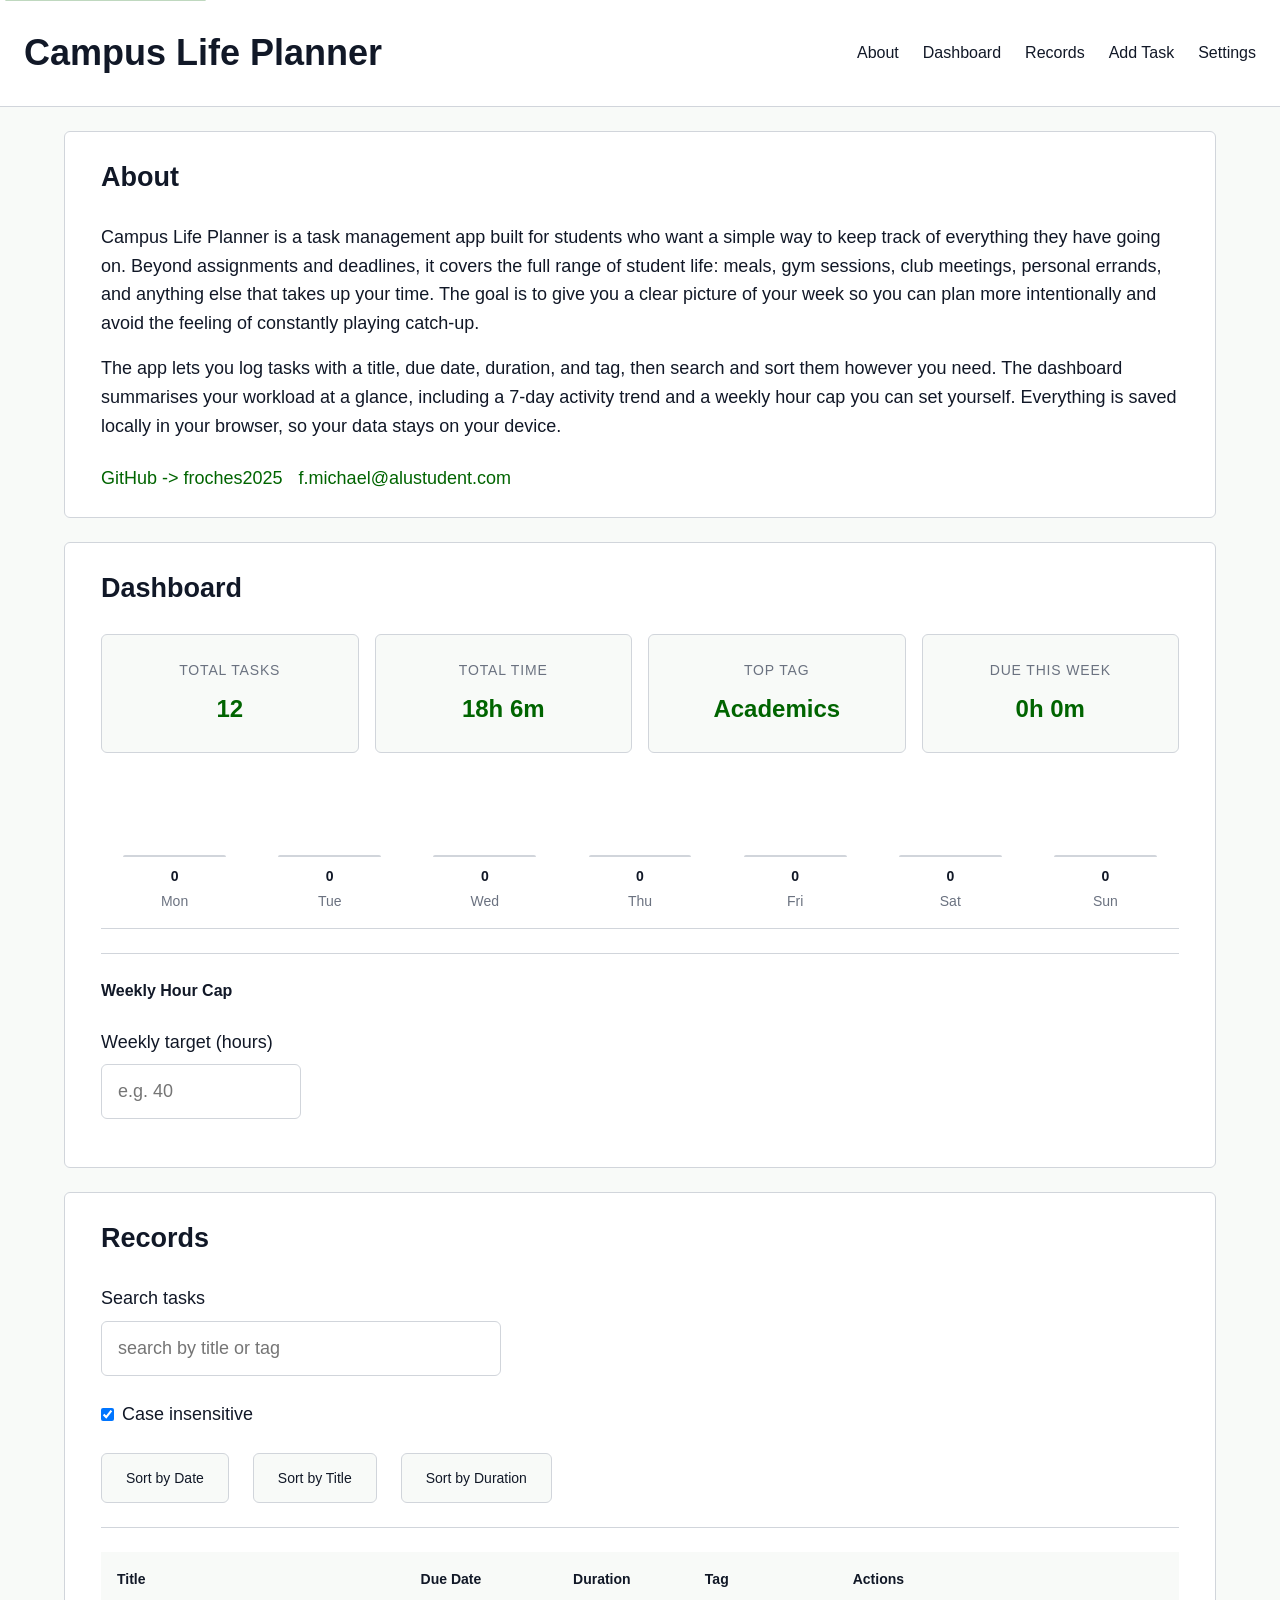
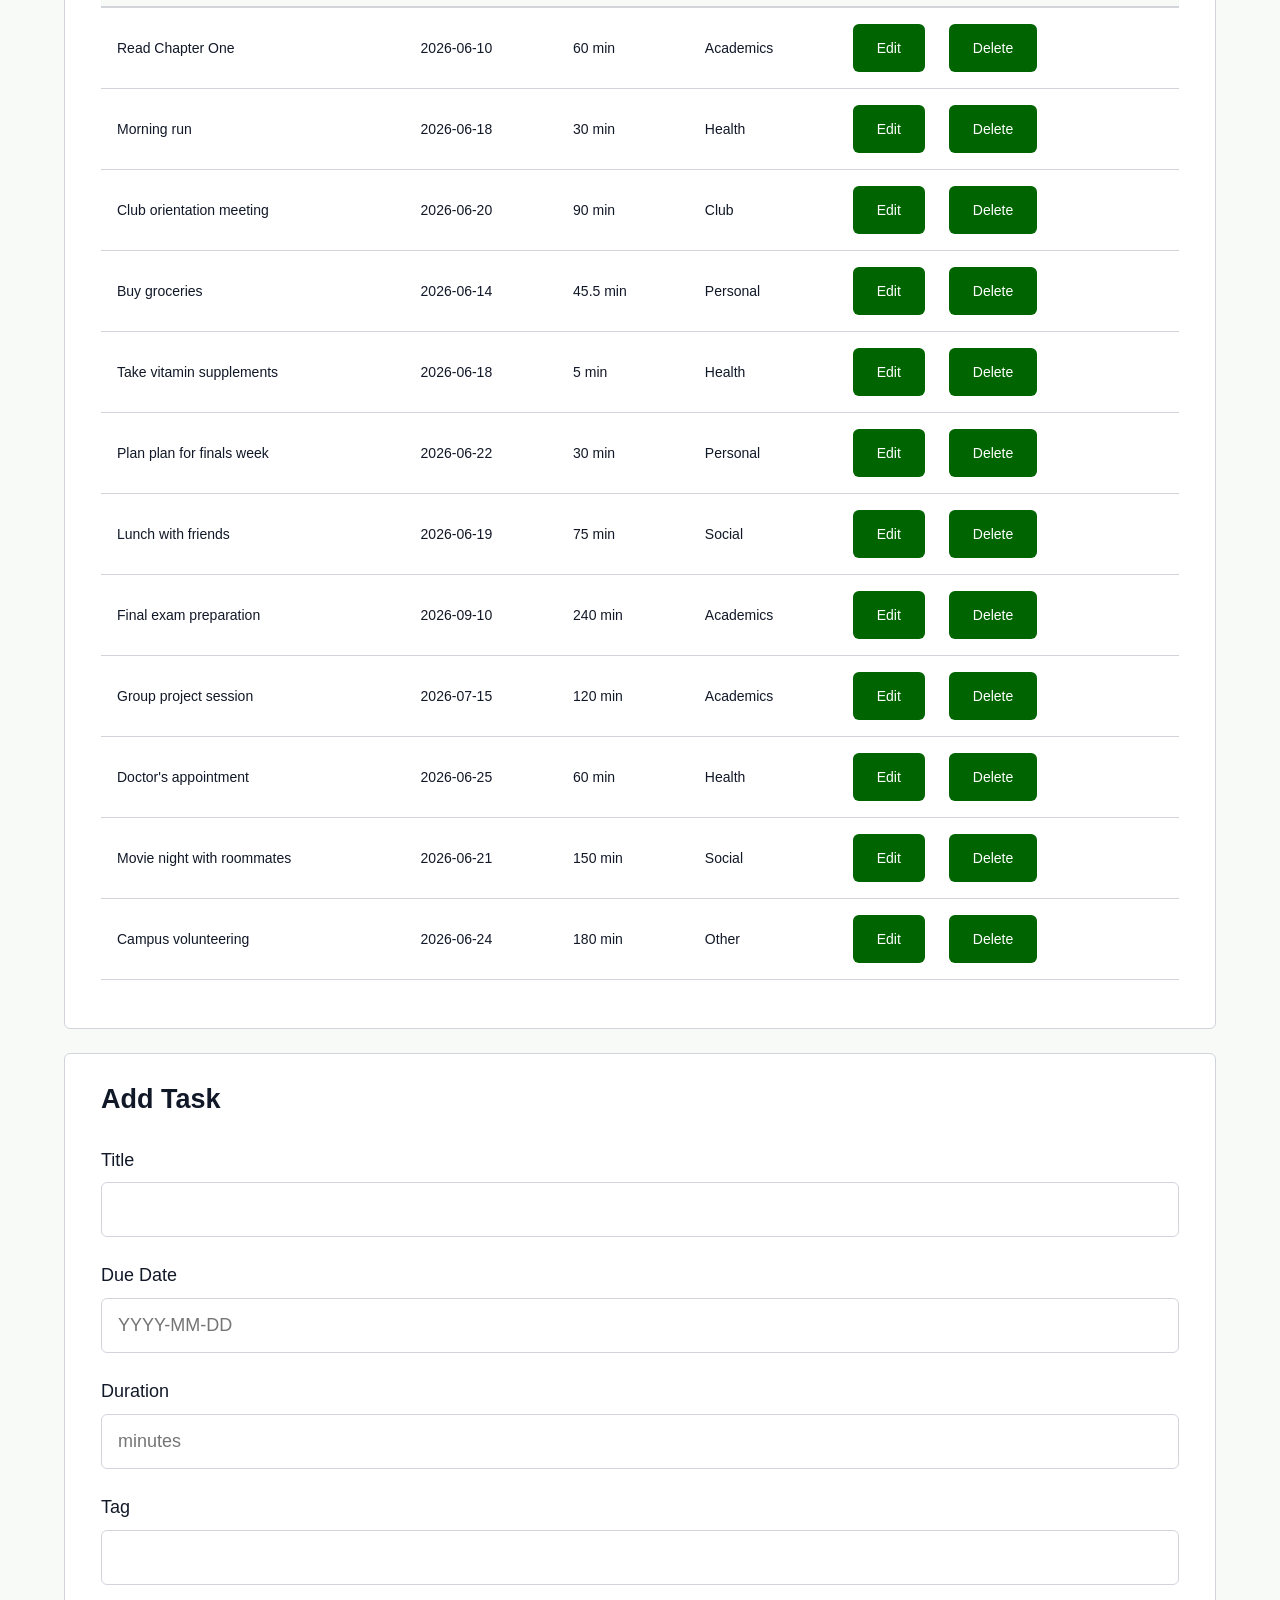
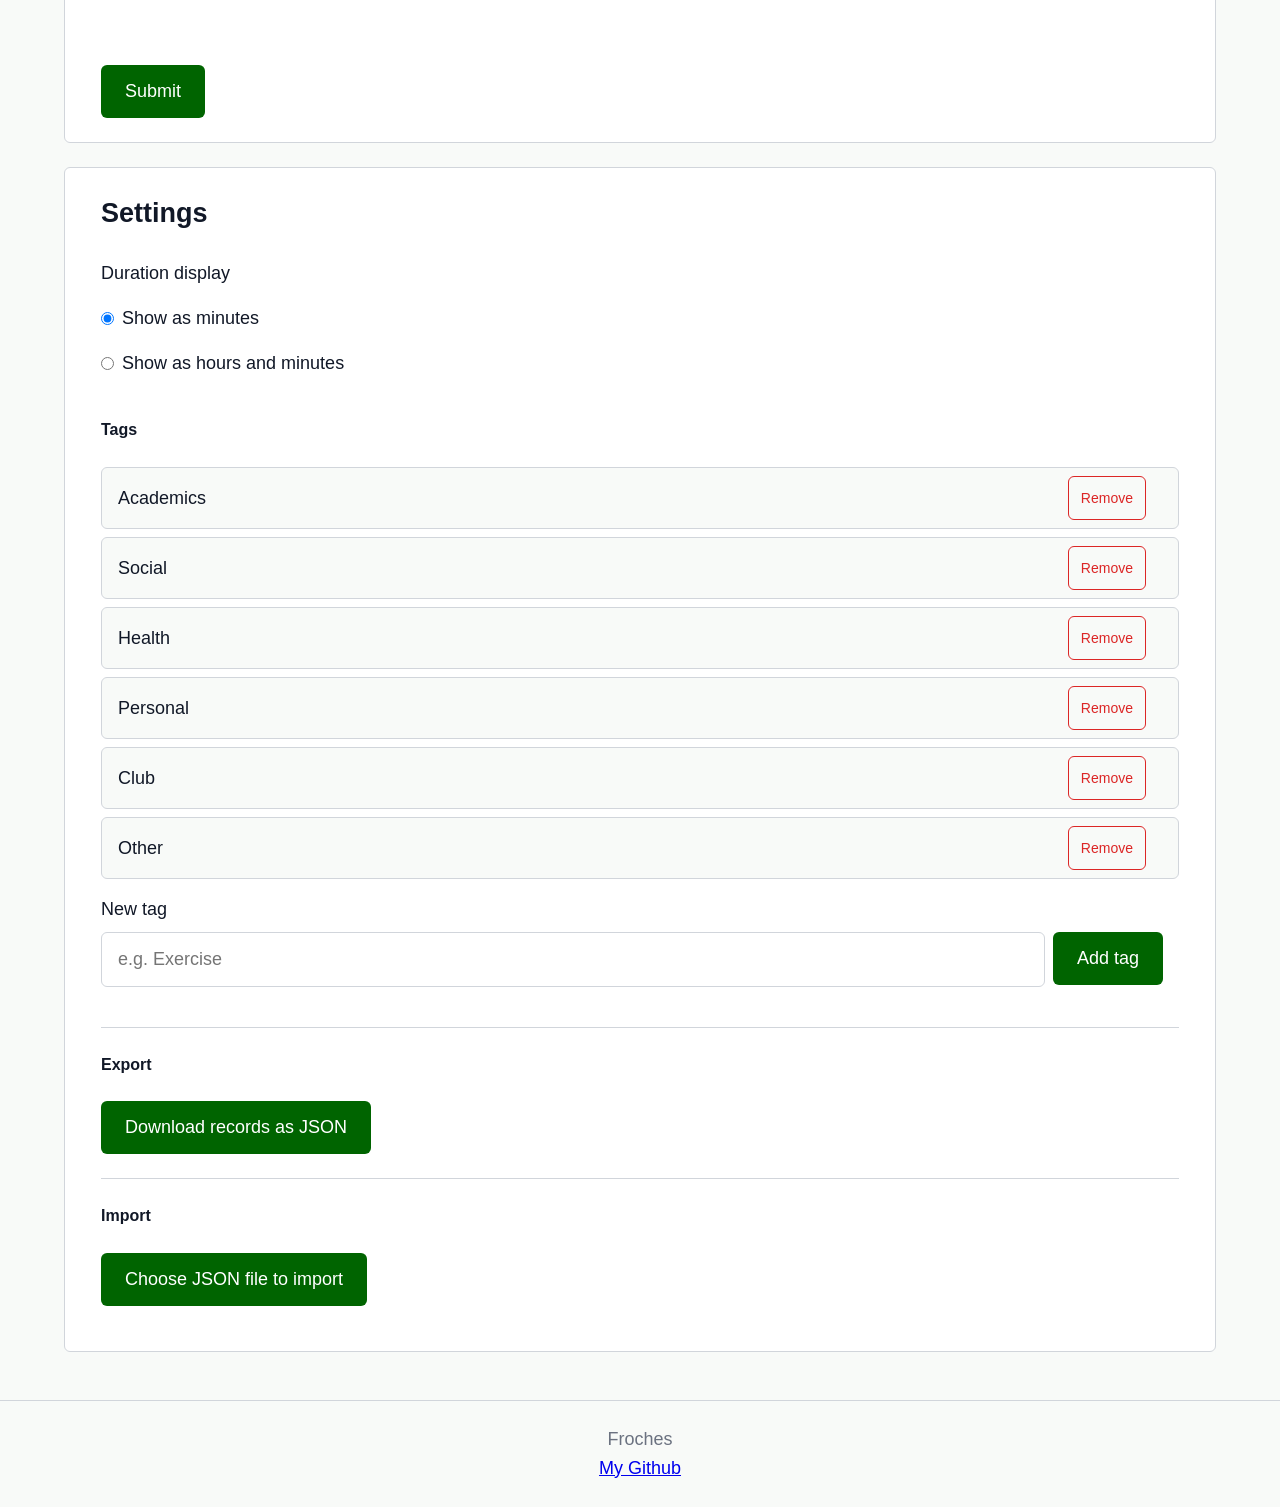
==== commit 6740150c: "M7: Polish, a11y audit, animations, About section, and README" ====
--- a/index.html
+++ b/index.html
@@ -23,6 +23,34 @@
     <main id="main">
         <section id="about" aria-labelledby="about-heading">
             <h2 id="about-heading">About</h2>
+            <p>
+                Campus Life Planner is a task management app built for students who want
+                a simple way to keep track of everything they have going on. Beyond
+                assignments and deadlines, it covers the full range of student life:
+                meals, gym sessions, club meetings, personal errands, and anything else
+                that takes up your time. The goal is to give you a clear picture of your
+                week so you can plan more intentionally and avoid the feeling of constantly
+                playing catch-up.
+            </p>
+            <p>
+                The app lets you log tasks with a title, due date, duration, and tag, then
+                search and sort them however you need. The dashboard summarises your workload
+                at a glance, including a 7-day activity trend and a weekly hour cap you can
+                set yourself. Everything is saved locally in your browser, so your data stays
+                on your device.
+            </p>
+            <ul class="about-links">
+                <li>
+                    <a href="https://github.com/froches2025" rel="noopener noreferrer">
+                        GitHub -> froches2025
+                    </a>
+                </li>
+                <li>
+                    <a href="mailto:f.michael@alustudent.com">
+                        f.michael@alustudent.com
+                    </a>
+                </li>
+            </ul>
         </section>
         <section id="dashboard" aria-labelledby="dashboard-heading">
             <h2 id="dashboard-heading">Dashboard</h2>
@@ -249,10 +277,15 @@
             <!-- Import -->
             <div class="settings-group">
                 <h3>Import</h3>
-                <label class="file-label">
-                    Choose JSON file to import
-                    <input type="file" id="import-input" accept=".json" />
-                </label>
+                <button type="button" id="import-btn">Choose JSON file to import</button>
+                <input
+                    type="file"
+                    id="import-input"
+                    accept=".json"
+                    class="visually-hidden"
+                    tabindex="-1"
+                    aria-hidden="true"
+                />
                 <div id="import-status" role="status" aria-live="polite"></div>
             </div>
         </section>
--- a/styles/main.css
+++ b/styles/main.css
@@ -50,19 +50,29 @@
 
 /* skip link for accessibility - hidden til you tab to it */
 .skip-link {
-  position: absolute;
-  top: -40px;
+  position: fixed;
+  top: 0;
   left: 0;
+  transform: translateY(-100%);
   background-color: var(--primary-color);
   color: var(--surface-color);
   padding: var(--gap-medium) var(--gap-large);
   text-decoration: none;
   z-index: 100;
-  border-radius: var(--border-radius);
+  border-radius: 0 0 var(--border-radius) var(--border-radius);
+  transition: transform 0.15s ease;
 }
 
 .skip-link:focus {
-  top: 0;
+  transform: translateY(0);
+}
+
+p + p {
+  margin-top: var(--gap-medium);
+}
+
+section h2 {
+  margin-bottom: var(--gap-large);
 }
 
 /* header - logo and nav side by side */
@@ -88,6 +98,7 @@
   color: var(--text-color);
   text-decoration: none;
   font-size: var(--font-size-base);
+  transition: color 0.2s ease;
 }
 
 header nav a:hover {
@@ -167,6 +178,7 @@
   font-size: inherit;
   font-weight: 500;
   cursor: pointer;
+  transition: background-color 0.2s ease;
 }
 
 button:hover {
@@ -203,6 +215,25 @@
   border-left: 4px solid var(--accent-color);
 }
 
+/* about section */
+.about-links {
+  list-style: none;
+  margin-top: var(--gap-large);
+  display: flex;
+  flex-wrap: wrap;
+  gap: var(--gap-medium);
+}
+
+.about-links a {
+  color: var(--primary-color);
+  text-decoration: none;
+  font-weight: 500;
+}
+
+.about-links a:hover {
+  text-decoration: underline;
+}
+
 /* records section */
 .records-controls {
   margin-bottom: var(--gap-large);
@@ -228,6 +259,10 @@
   margin-top: var(--gap-small);
   font-size: var(--font-size-small);
   color: var(--text-light);
+}
+
+.search-status--error {
+  color: var(--error-color);
 }
 
 .checkbox-label {
@@ -331,6 +366,11 @@
   border-radius: var(--border-radius);
   padding: var(--gap-large);
   margin-bottom: var(--gap-large);
+  transition: box-shadow 0.2s ease;
+}
+
+.record-card:hover {
+  box-shadow: 0 2px 8px rgba(0, 0, 0, 0.08);
 }
 
 .record-card-field {
@@ -383,11 +423,13 @@
   font-size: var(--font-size-small);
   color: var(--text-light);
   margin-bottom: var(--gap-small);
+  text-transform: uppercase;
+  letter-spacing: 0.06em;
 }
 
 .stat-value {
-  font-size: var(--font-size-large);
-  font-weight: 600;
+  font-size: 1.5rem;
+  font-weight: 700;
   color: var(--primary-color);
 }
 
@@ -597,24 +639,17 @@
   order: 3;
 }
 
-/* file import label */
-.file-label {
-  display: inline-block;
-  padding: var(--gap-medium) var(--gap-large);
-  background-color: var(--background-color);
-  border: 1px solid var(--border-color);
-  border-radius: var(--border-radius);
-  cursor: pointer;
-  font-weight: normal;
-  margin-bottom: var(--gap-medium);
-}
-
-.file-label:hover {
-  background-color: #e5e7eb;
-}
-
-.file-label input[type="file"] {
-  display: none;
+/* removes element from view and tab order while keeping it in the DOM for JS */
+.visually-hidden {
+  position: absolute;
+  width: 1px;
+  height: 1px;
+  padding: 0;
+  margin: -1px;
+  overflow: hidden;
+  clip: rect(0, 0, 0, 0);
+  white-space: nowrap;
+  border: 0;
 }
 
 #import-status {
